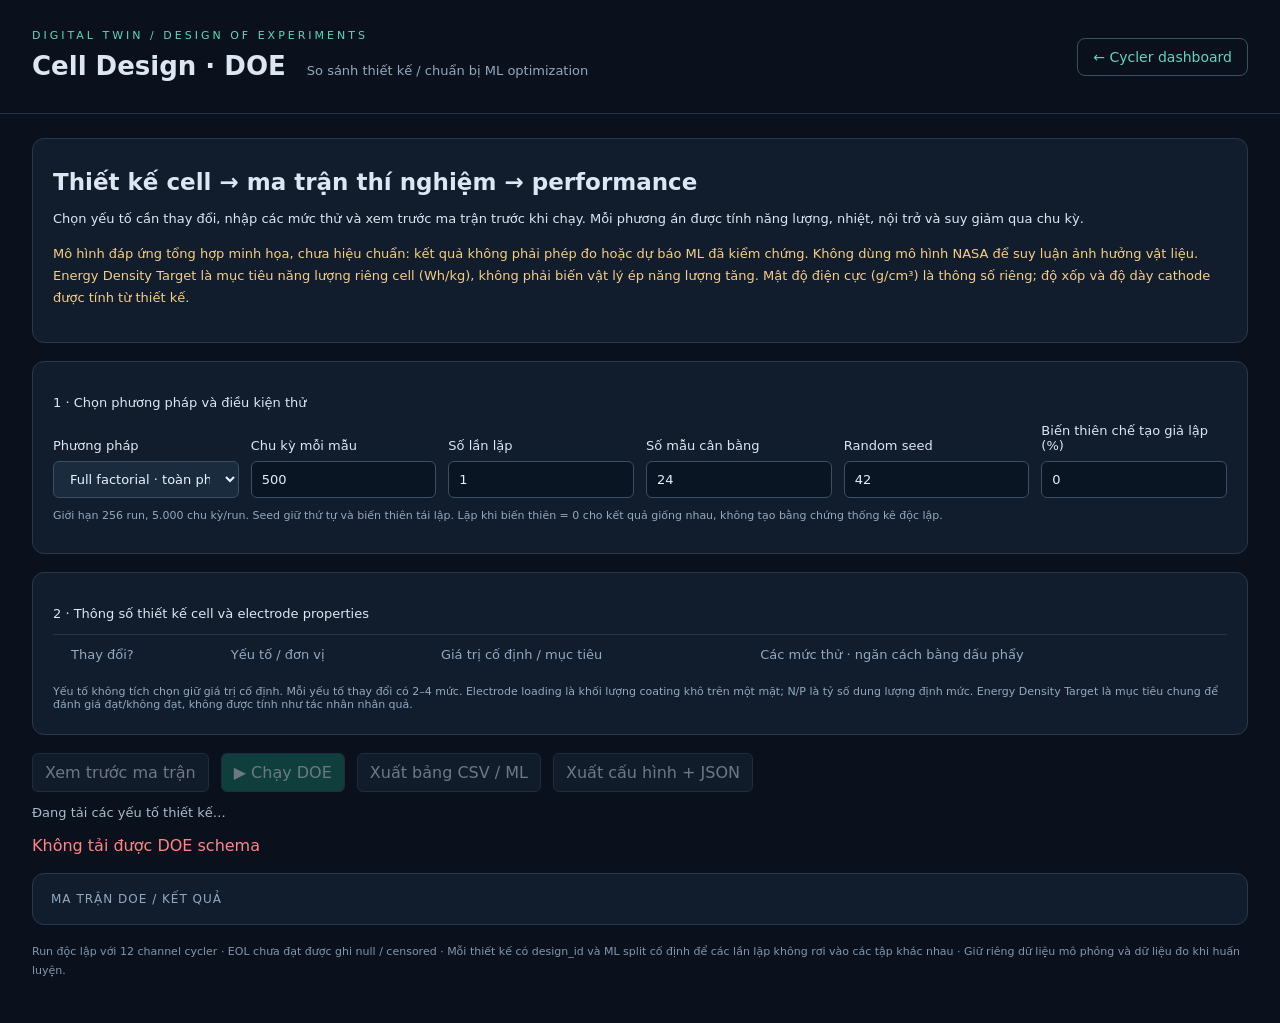
==== web/doe.html @ 4bc9cbf0 "Add cell-design DOE workspace, performance comparisons and ML-ready exports" ====
<!doctype html>
<html lang="vi"><head><meta charset="utf-8"><meta name="viewport" content="width=device-width,initial-scale=1"><title>DOE · Cell Design Performance</title><link rel="stylesheet" href="style.css"><link rel="stylesheet" href="doe.css"></head>
<body>
<header><div><span class="eyebrow">DIGITAL TWIN / DESIGN OF EXPERIMENTS</span><h1>Cell Design · DOE <span>So sánh thiết kế / chuẩn bị ML optimization</span></h1></div><a class="nav-link" href="/">← Cycler dashboard</a></header>
<main>
<section class="panel doe-intro"><h2>Thiết kế cell → ma trận thí nghiệm → performance</h2><p>Chọn yếu tố cần thay đổi, nhập các mức thử và xem trước ma trận trước khi chạy. Mỗi phương án được tính năng lượng, nhiệt, nội trở và suy giảm qua chu kỳ.</p><p class="model-note">Mô hình đáp ứng tổng hợp minh họa, chưa hiệu chuẩn: kết quả không phải phép đo hoặc dự báo ML đã kiểm chứng. Không dùng mô hình NASA để suy luận ảnh hưởng vật liệu. Energy Density Target là mục tiêu năng lượng riêng cell (Wh/kg), không phải biến vật lý ép năng lượng tăng. Mật độ điện cực (g/cm³) là thông số riêng; độ xốp và độ dày cathode được tính từ thiết kế.</p></section>
<form id="doe-form">
 <section class="panel doe-settings"><h3>1 · Chọn phương pháp và điều kiện thử</h3><div class="scenario">
  <label>Phương pháp<select id="doe-method"><option value="factorial">Full factorial · toàn phần</option><option value="balanced">Lấy mẫu cân bằng · loại trùng</option><option value="ofat">OFAT · từng yếu tố</option></select></label>
  <label>Chu kỳ mỗi mẫu<input id="doe-cycles" type="number" min="1" max="5000" value="500" required></label>
  <label>Số lần lặp<input id="doe-replicates" type="number" min="1" max="5" value="1" required></label>
  <label>Số mẫu cân bằng<input id="doe-samples" type="number" min="2" max="128" value="24" required></label>
  <label>Random seed<input id="doe-seed" type="number" min="0" max="2147483647" value="42" required></label>
  <label>Biến thiên chế tạo giả lập (%)<input id="doe-variation" type="number" min="0" max="5" step="0.1" value="0" required></label>
 </div><p class="muted">Giới hạn 256 run, 5.000 chu kỳ/run. Seed giữ thứ tự và biến thiên tái lập. Lặp khi biến thiên = 0 cho kết quả giống nhau, không tạo bằng chứng thống kê độc lập.</p></section>
 <section class="panel doe-factors"><h3>2 · Thông số thiết kế cell và electrode properties</h3><div class="table-scroll"><table><thead><tr><th>Thay đổi?</th><th>Yếu tố / đơn vị</th><th>Giá trị cố định / mục tiêu</th><th>Các mức thử · ngăn cách bằng dấu phẩy</th></tr></thead><tbody id="doe-factors"></tbody></table></div><p class="muted">Yếu tố không tích chọn giữ giá trị cố định. Mỗi yếu tố thay đổi có 2–4 mức. Electrode loading là khối lượng coating khô trên một mặt; N/P là tỷ số dung lượng định mức. Energy Density Target là mục tiêu chung để đánh giá đạt/không đạt, không được tính như tác nhân nhân quả.</p></section>
 <div class="doe-actions"><button type="button" id="doe-preview">Xem trước ma trận</button><button type="submit" id="doe-run">▶ Chạy DOE</button><button type="button" id="doe-csv" disabled>Xuất bảng CSV / ML</button><button type="button" id="doe-json" disabled>Xuất cấu hình + JSON</button></div>
</form>
<p id="doe-status" role="status">Đang tải các yếu tố thiết kế…</p><p id="doe-error" role="alert"></p>
<section id="doe-results" hidden>
 <div id="doe-summary" class="prediction-stats"></div>
 <section class="panel doe-analysis"><div class="section-title">3 · SO SÁNH PERFORMANCE <label>Chỉ tiêu<select id="doe-metric"></select></label></div><p class="muted">Ảnh hưởng = khoảng chênh trung bình giữa các mức, chỉ tính run hoàn tất. Đây là trung bình biên, không phải hiệu ứng nhân quả hoặc p-value. Loại mẫu không phù hợp / STOP có thể làm mất cân bằng DOE.</p><div class="doe-plots"><div><h3>Ảnh hưởng theo yếu tố</h3><canvas id="doe-effects" role="img" aria-label="So sánh ảnh hưởng các yếu tố DOE"></canvas><div id="doe-level-means"></div></div><div><h3>Trade-off · năng lượng riêng / SOH cuối</h3><canvas id="doe-scatter" role="img" aria-label="Trade-off năng lượng và SOH"></canvas><p class="muted">Màu theo cathode: LFP xanh, NMC622 tím, NMC811 vàng. Chỉ hiển thị run hoàn tất.</p></div></div></section>
 <section class="panel doe-curves"><h3>SOH theo chu kỳ · chọn dòng trong bảng để xem phương án</h3><p id="doe-selected"></p><canvas id="doe-curve" role="img" aria-label="SOH qua chu kỳ của phương án DOE"></canvas><div id="doe-design-details"></div></section>
</section>
<section class="panel doe-table"><div class="section-title">MA TRẬN DOE / KẾT QUẢ <span id="doe-run-count"></span></div><div class="table-scroll"><table><thead id="doe-table-head"></thead><tbody id="doe-table-body"></tbody></table></div></section>
<footer>Run độc lập với 12 channel cycler · EOL chưa đạt được ghi null / censored · Mỗi thiết kế có design_id và ML split cố định để các lần lặp không rơi vào các tập khác nhau · Giữ riêng dữ liệu mô phỏng và dữ liệu đo khi huấn luyện.</footer>
</main><script type="module" src="doe.js"></script></body></html>
---- web/style.css ----
:root{color-scheme:dark;font-family:system-ui,sans-serif;background:#0a111d;color:#dce7f3}*{box-sizing:border-box}body{margin:0}header,main{max-width:1500px;margin:auto;padding:24px 32px}header{display:flex;justify-content:space-between;align-items:center;border-bottom:1px solid #253246}.eyebrow{font-size:11px;letter-spacing:3px;color:#5dd5bf}h1{font-size:26px;margin:8px 0}h1 span{font-size:13px;font-weight:400;color:#94a8bc;margin-left:12px}.panel{background:#111d2c;border:1px solid #28384c;border-radius:12px}.toolbar{display:flex;align-items:center;gap:12px;padding:14px;margin-bottom:18px;flex-wrap:wrap}button,select{font:inherit;border:1px solid #3a4e66;border-radius:6px;padding:9px 12px;background:#1b2b3e;color:#e9f4ff;cursor:pointer}button:hover{background:#2b4056}#start{background:#137765;border-color:#228c77}button:disabled{opacity:.45;cursor:wait}label{margin-left:12px;font-size:13px}#run-status{margin-left:auto;color:#5dd5bf}.layout{display:grid;grid-template-columns:minmax(0,1.7fr) minmax(320px,1fr);gap:18px}.section-title{font-size:12px;letter-spacing:1px;display:flex;justify-content:space-between;align-items:center;padding:18px;color:#91a9c2}.section-title span{font-size:11px;letter-spacing:0}#scene{height:520px;position:relative}#scene canvas{display:block;width:100%;height:100%;touch-action:none}.legend{padding:18px 32px 24px;max-width:500px;margin:auto;font-size:12px}.colorbar{height:14px;margin:10px 0 6px;border-radius:4px;background:linear-gradient(to right,#2563eb,#06b6d4,#22c55e,#facc15,#ef4444)}.ticks{display:flex;justify-content:space-between;color:#91a9c2}.details{padding:0 20px 18px}.details .section-title{padding-left:0;padding-right:0}h2{font-size:28px;margin:10px 0}#stage{color:#5dd5bf;font-size:13px}.metrics{display:grid;grid-template-columns:1fr 1fr;gap:12px}.metrics>div{background:#0c1623;border:1px solid #223449;padding:14px;border-radius:8px}small{display:block;color:#91a9c2;font-size:12px}strong{display:block;font-size:24px;margin-top:8px}#temperature{color:#5dd5bf}.soc-track{height:6px;background:#26394d;border-radius:4px;margin-top:18px;overflow:hidden}#soc-fill{background:#5dd5bf;height:100%;transition:width .2s}#time,.muted{color:#91a9c2;font-size:11px}#fault{color:#ff7c7c;font-size:13px}h3{font-size:13px;font-weight:500}.chart{margin:12px 0}.chart-label{display:flex;justify-content:space-between;font-size:11px;color:#91a9c2}.chart canvas{width:100%;height:62px;display:block}.table-panel{margin-top:18px}.table-scroll{overflow:auto}table{border-collapse:collapse;width:100%;font-size:13px;white-space:nowrap}th,td{text-align:left;padding:12px 18px;border-top:1px solid #243449}th{color:#91a9c2;font-weight:500}tbody tr{cursor:pointer}tbody tr:hover,tbody tr.selected{background:#1c3141}.dot{width:9px;height:9px;display:inline-block;border-radius:50%;margin-right:8px}footer{font-size:11px;color:#8197ad;padding:18px 0;line-height:1.7}#connection{font-size:12px;color:#91a9c2}.error{color:#ff7c7c!important}@media(max-width:900px){.layout{grid-template-columns:1fr}header,main{padding:18px}#scene{height:400px}.section-title span{max-width:180px;text-align:right}h1 span{display:block;margin:8px 0}label{margin-left:0}}
.layout>*{min-width:0}.chart canvas{max-width:100%}@media(max-width:900px){header{flex-wrap:wrap;gap:12px}.layout{grid-template-columns:minmax(0,1fr)}}
.health{display:grid;grid-template-columns:1fr 1fr;gap:10px;font-size:12px;border-top:1px solid #28384c;padding-top:14px;color:#91a9c2}.health b{display:block;color:#dce7f3;margin-top:5px}.forecast-panel{margin-top:18px;padding:0 20px 20px}.forecast-panel .section-title{padding-left:0;padding-right:0}.model-note{font-size:12px;color:#f6cd85;line-height:1.6}.scenario{display:flex;flex-wrap:wrap;align-items:end;gap:12px}.scenario label{margin:0;flex:1;min-width:120px}.scenario input{display:block;width:100%;margin-top:8px;background:#0c1623;border:1px solid #3a4e66;color:#e9f4ff;border-radius:6px;padding:10px;font:inherit}.prediction-stats{display:grid;grid-template-columns:repeat(4,minmax(0,1fr));gap:12px;margin:20px 0}.prediction-stats>div{background:#0c1623;border-radius:8px;padding:14px}.prediction-stats strong{font-size:22px}.prediction-graphs{display:grid;grid-template-columns:1fr 1fr;gap:24px}.prediction-graphs>div{min-width:0}.prediction-graphs canvas{width:100%;height:220px;display:block}#prediction-error{color:#ff7c7c;font-size:12px}@media(max-width:900px){.prediction-stats{grid-template-columns:1fr 1fr}.prediction-graphs{grid-template-columns:minmax(0,1fr)}}
.lake-panel{margin-top:18px;padding:0 20px 20px}.lake-panel .section-title{padding-left:0;padding-right:0}.lake-panel select{display:block;margin-top:8px;width:100%;max-width:100%}.lake-select-label{display:block;margin:16px 0}.lake-grid{display:grid;grid-template-columns:repeat(4,minmax(0,1fr));gap:12px;margin:18px 0}.lake-grid div{background:#0c1623;padding:12px;border-radius:8px;font-size:13px;overflow-wrap:anywhere}.lake-grid b{display:block;margin-top:8px}.lake-panel a{color:#5dd5bf}.lake-panel p{font-size:12px;line-height:1.7}.lake-panel h3{font-size:17px}@media(max-width:900px){.lake-grid{grid-template-columns:1fr 1fr}}
.safety-panel,.ml-panel{margin-top:18px;padding:18px 20px}.safety-panel{margin-bottom:18px}.safety-panel h3{margin-top:0}.safety-panel label select{display:block;margin-top:8px;width:100%}#safety-alarm{background:#491b24;color:#ffd4d4;border:1px solid #ed6b79;border-radius:8px;padding:18px;font-weight:600;line-height:1.7}#fault-pending{color:#f6cd85;font-size:12px}.ml-panel .section-title{padding-left:0;padding-right:0}#ml-chart{width:100%;height:220px;display:block}.ml-panel canvas{max-width:100%}
.live-ml-card{margin-top:18px;border:1px solid #615036;background:#252417;border-radius:8px;padding:14px}.live-ml-card strong{font-size:20px;color:#f6cd85}.live-ml-card p{font-size:12px;line-height:1.6;color:#adbac7}.live-ml-card h3{margin-top:0}
.live-ml-card canvas{display:block;width:100%;max-width:100%;height:180px}.live-chart-key{display:flex;gap:12px;flex-wrap:wrap;font-size:11px;margin:8px 0 18px}.sim-key{color:#5dd5bf}.ml-key{color:#c799ff}.eol-key{color:#ef7777}
.nav-link{color:#5dd5bf;text-decoration:none;font-size:14px;border:1px solid #365361;border-radius:8px;padding:10px 15px}
---- web/doe.css ----
.nav-link{color:#5dd5bf;text-decoration:none;font-size:14px;border:1px solid #365361;border-radius:8px;padding:10px 15px}.doe-intro,.doe-settings,.doe-factors,.doe-analysis,.doe-curves{padding:20px;margin-bottom:18px}.doe-intro h2{font-size:23px}.doe-intro p{font-size:13px;line-height:1.7}.doe-settings label{margin:0}.doe-settings input,.doe-factors input{background:#0a1523;color:#e1effa;border:1px solid #3a4e66;border-radius:6px;padding:10px;font:inherit}.doe-settings input,.doe-settings select{display:block;width:100%;margin-top:8px}.doe-settings .scenario label{min-width:130px}.doe-factors{padding-bottom:12px}.doe-factors input[type=checkbox]{width:18px;height:18px;accent-color:#5dd5bf}.doe-factors input:not([type=checkbox]),.doe-factors select{width:100%;min-width:130px}.doe-factors td:last-child{min-width:260px}.doe-factors td:nth-child(2){white-space:normal;min-width:200px}.doe-factors small{margin-top:5px}.doe-actions{display:flex;flex-wrap:wrap;gap:12px}#doe-run{background:#137765}#doe-error{color:#ff8585}#doe-status{font-size:13px;color:#a6bbce}.doe-analysis .section-title{padding:0;flex-wrap:wrap;gap:12px}.doe-analysis label{letter-spacing:0}.doe-plots{display:grid;grid-template-columns:minmax(0,1fr) minmax(0,1fr);gap:24px}.doe-plots>div{min-width:0}.doe-plots canvas{width:100%;height:300px;display:block}#doe-curve{height:220px;width:100%;display:block}.doe-table{margin-top:18px}.doe-table td{font-size:12px}.doe-table td.reason{white-space:normal;min-width:200px}.doe-table tr.infeasible{color:#f6b879}.doe-table tr.stopped{color:#ff8585}.doe-table tr.selected{background:#234153}.doe-table th{font-size:11px}.doe-curves p,#doe-design-details{font-size:12px;color:#9eb4c9;line-height:1.7}#doe-level-means{max-height:220px;overflow:auto;font-size:12px;line-height:1.8}.doe-grid{display:grid;grid-template-columns:repeat(4,1fr);gap:12px}.doe-grid div{padding:12px;background:#0b1725;border-radius:6px}.doe-grid b{display:block;color:#dce7f3}@media(max-width:900px){.doe-plots{grid-template-columns:minmax(0,1fr)}.doe-grid{grid-template-columns:1fr 1fr}.doe-analysis select{max-width:100%}header{flex-wrap:wrap;gap:12px}}
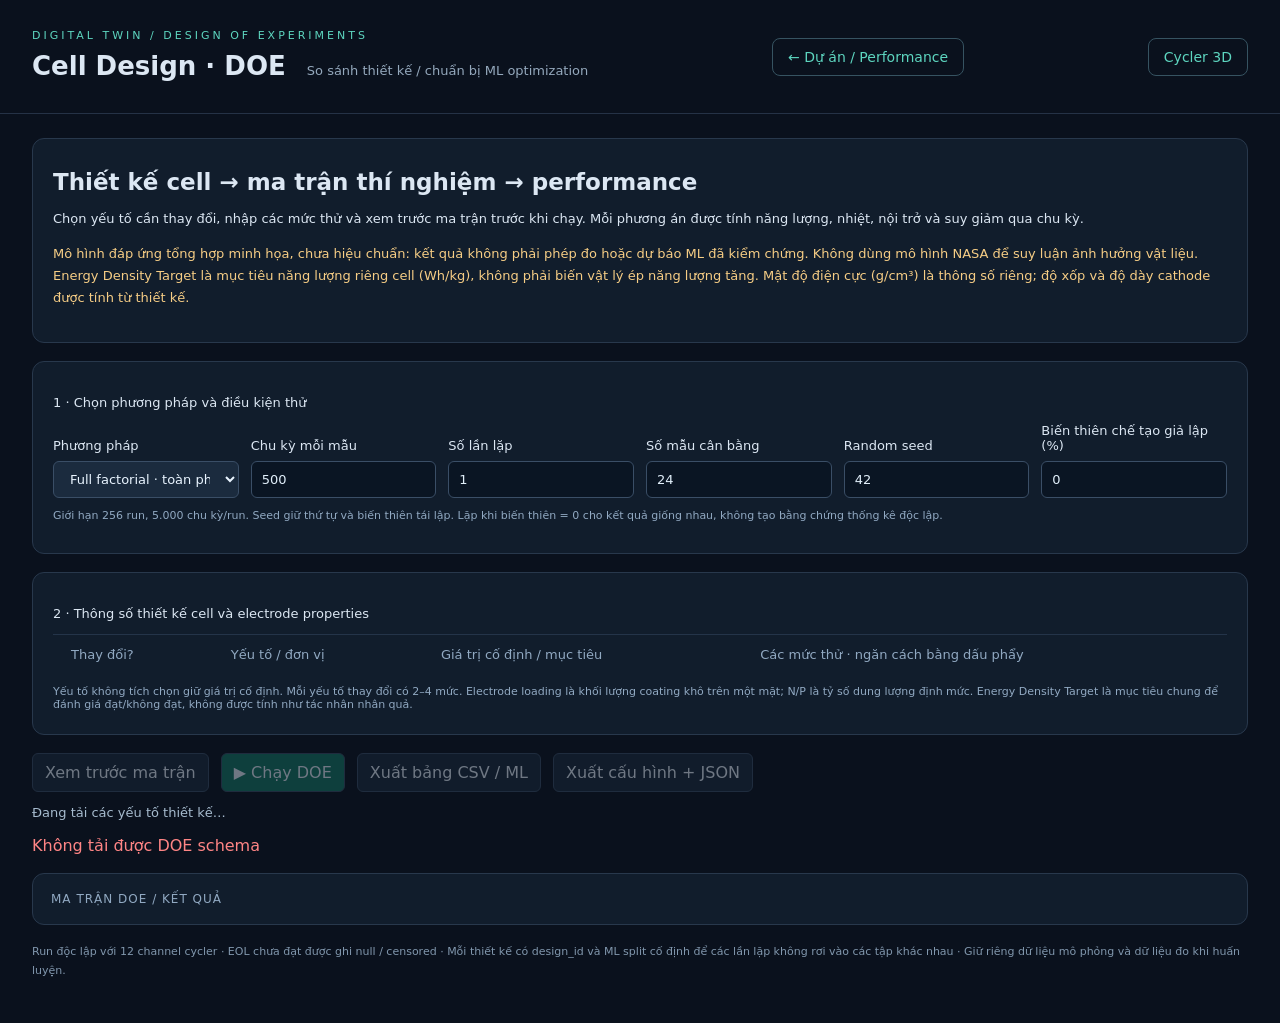
==== commit 638686b3: "Add persistent project cell sheets, DOE performance dashboards and issue tracking" ====
--- a/web/doe.html
+++ b/web/doe.html
@@ -1,8 +1,9 @@
 <!doctype html>
 <html lang="vi"><head><meta charset="utf-8"><meta name="viewport" content="width=device-width,initial-scale=1"><title>DOE · Cell Design Performance</title><link rel="stylesheet" href="style.css"><link rel="stylesheet" href="doe.css"></head>
 <body>
-<header><div><span class="eyebrow">DIGITAL TWIN / DESIGN OF EXPERIMENTS</span><h1>Cell Design · DOE <span>So sánh thiết kế / chuẩn bị ML optimization</span></h1></div><a class="nav-link" href="/">← Cycler dashboard</a></header>
+<header><div><span class="eyebrow">DIGITAL TWIN / DESIGN OF EXPERIMENTS</span><h1>Cell Design · DOE <span>So sánh thiết kế / chuẩn bị ML optimization</span></h1></div><a class="nav-link" href="projects.html" id="project-return">← Dự án / Performance</a><a class="nav-link" href="index.html">Cycler 3D</a></header>
 <main>
+<section id="doe-project-context" class="panel doe-intro" hidden></section>
 <section class="panel doe-intro"><h2>Thiết kế cell → ma trận thí nghiệm → performance</h2><p>Chọn yếu tố cần thay đổi, nhập các mức thử và xem trước ma trận trước khi chạy. Mỗi phương án được tính năng lượng, nhiệt, nội trở và suy giảm qua chu kỳ.</p><p class="model-note">Mô hình đáp ứng tổng hợp minh họa, chưa hiệu chuẩn: kết quả không phải phép đo hoặc dự báo ML đã kiểm chứng. Không dùng mô hình NASA để suy luận ảnh hưởng vật liệu. Energy Density Target là mục tiêu năng lượng riêng cell (Wh/kg), không phải biến vật lý ép năng lượng tăng. Mật độ điện cực (g/cm³) là thông số riêng; độ xốp và độ dày cathode được tính từ thiết kế.</p></section>
 <form id="doe-form">
  <section class="panel doe-settings"><h3>1 · Chọn phương pháp và điều kiện thử</h3><div class="scenario">
